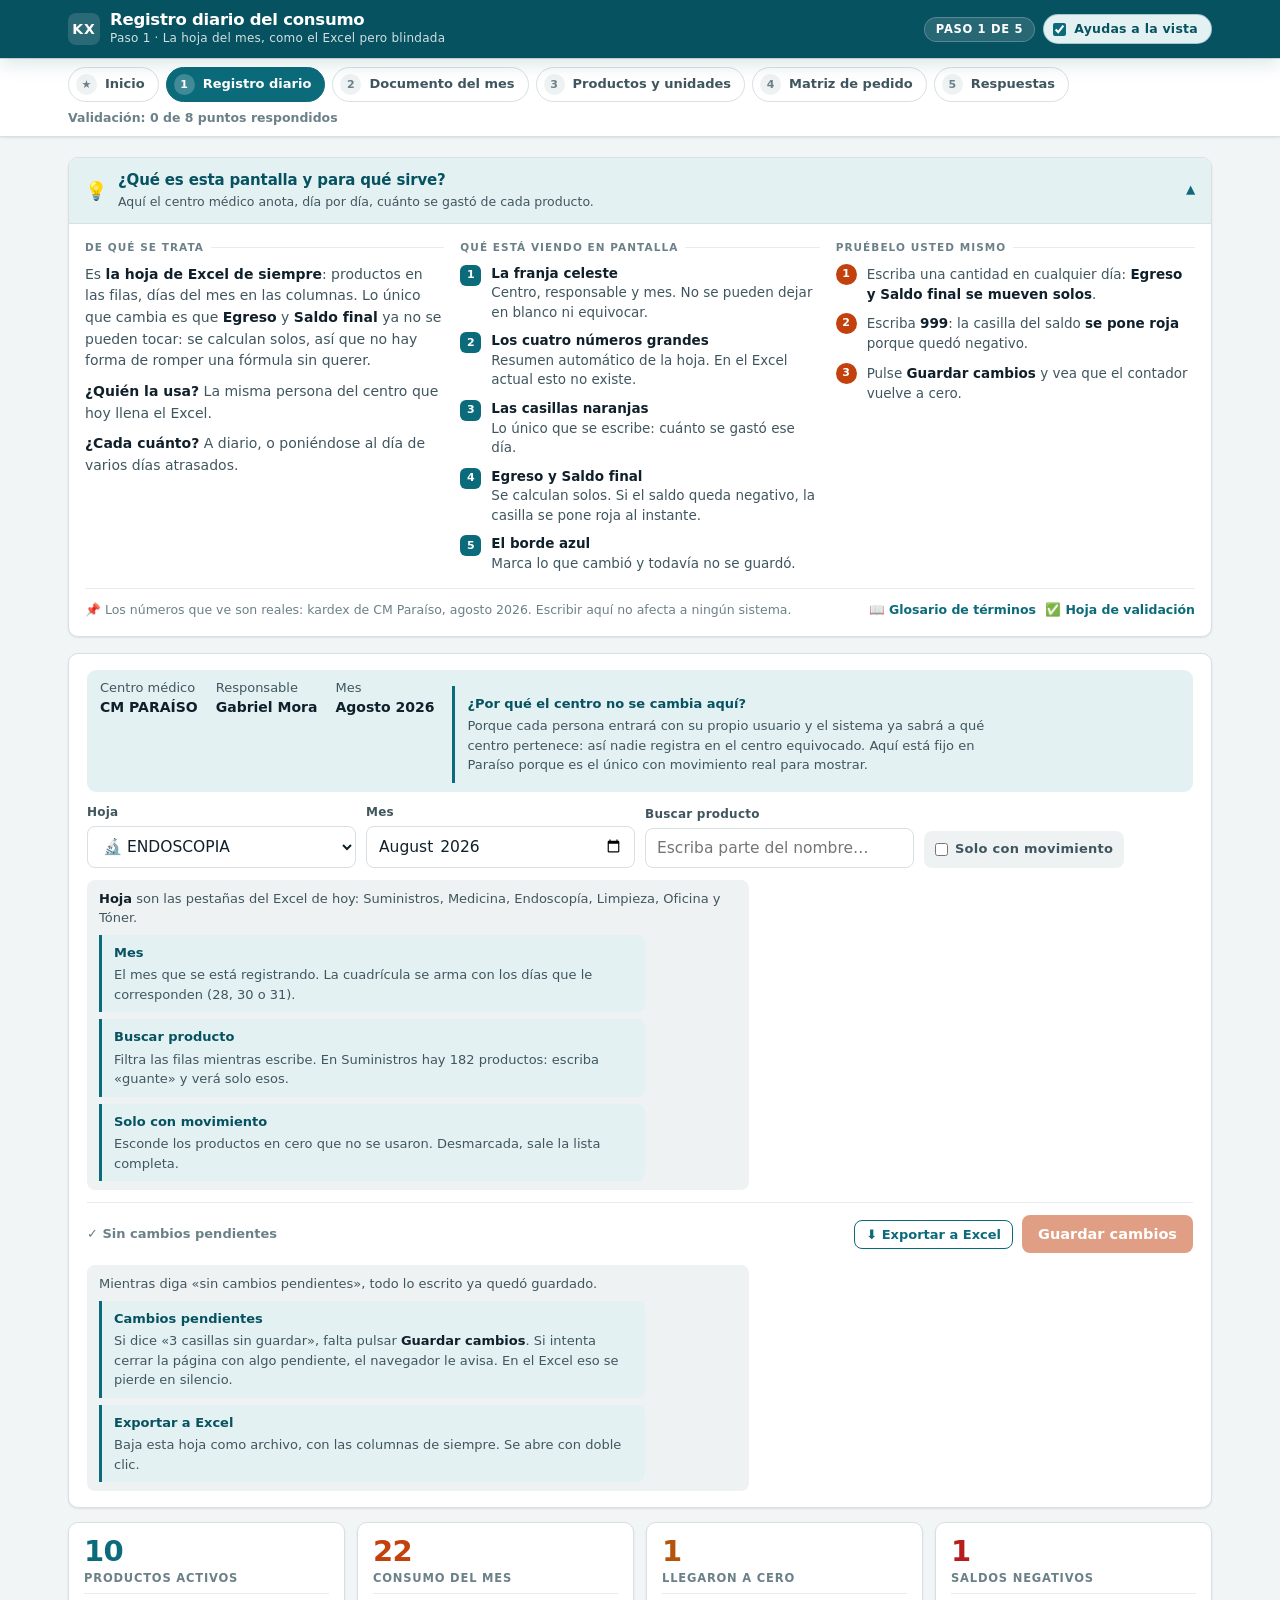
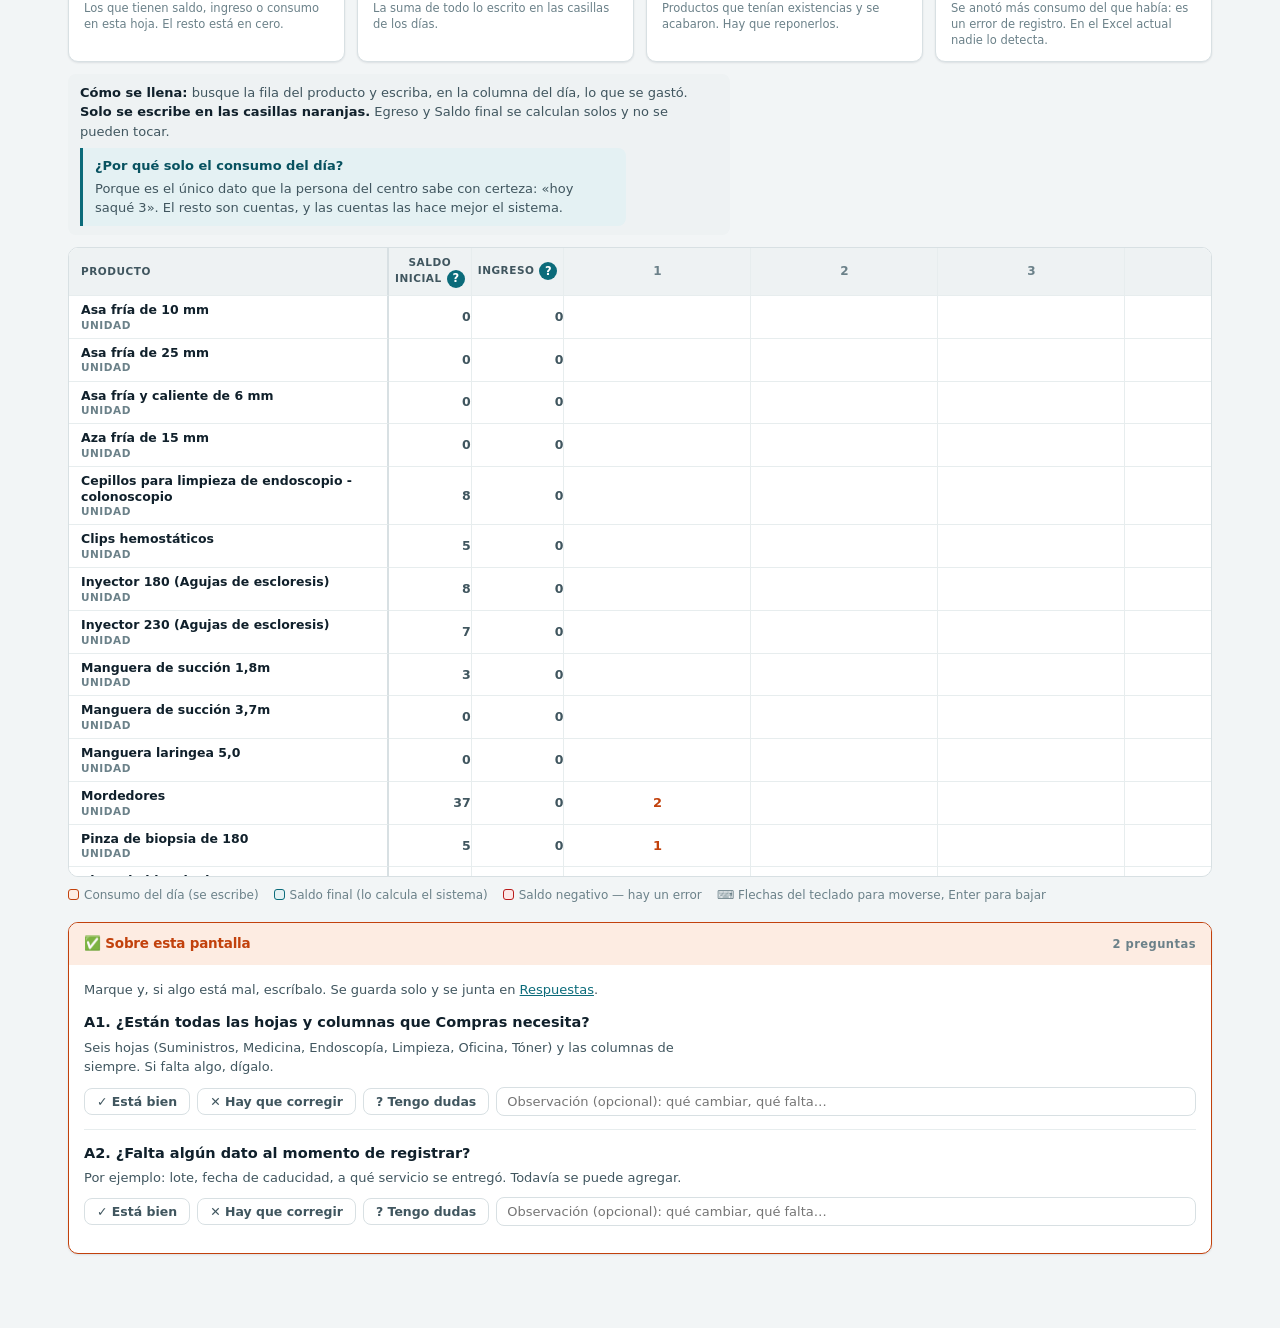
==== 1-ingreso.html @ ef3a0bcd "Kardex digital - maqueta de demostracion" ====
<!DOCTYPE html>
<html lang="es">
<head>
<meta charset="UTF-8">
<meta name="viewport" content="width=device-width, initial-scale=1.0">
<title>Paso 1 · Registro diario del consumo — Kardex Demo</title>
<link rel="stylesheet" href="base.css">
<link rel="stylesheet" href="extra.css">
<style>
  .barra-f{display:grid;grid-template-columns:repeat(auto-fit,minmax(150px,1fr));gap:10px;align-items:end;margin-bottom:12px}
  .barra-f .acciones{display:flex;gap:8px;flex-wrap:wrap;align-items:center}
  .ident{display:flex;gap:18px;flex-wrap:wrap;background:var(--pri-cl);border-radius:9px;padding:9px 13px;margin-bottom:12px}
  .ident div{font-size:13px;color:var(--ink-2)}
  .ident b{display:block;color:var(--ink);font-size:14px}

  .hoja-wrap{overflow:auto;border:1px solid var(--line);border-radius:var(--r);background:var(--surf);max-height:70vh}
  table.hoja{border-collapse:separate;border-spacing:0;font-size:12.5px;width:max-content;min-width:100%}
  table.hoja th,table.hoja td{border-right:1px solid var(--line-soft);border-bottom:1px solid var(--line-soft);padding:0;white-space:nowrap}
  table.hoja thead th{
    position:sticky;top:0;z-index:3;background:var(--surf-2);color:var(--ink-2);
    font-size:10.5px;font-weight:800;letter-spacing:.05em;text-transform:uppercase;padding:7px 6px;text-align:center;
  }
  table.hoja thead th.dia{min-width:34px;font-size:12px;letter-spacing:0;color:var(--ink-3)}
  table.hoja thead th.dia.hoy{background:var(--pri);color:#fff}
  table.hoja thead th.dia.futuro{color:color-mix(in srgb,var(--ink-3) 55%,transparent)}
  table.hoja th.prodh{left:0;z-index:5;text-align:left;min-width:250px;padding-left:12px;border-right:2px solid var(--line)}
  table.hoja td.prodc{
    position:sticky;left:0;z-index:2;background:var(--surf);border-right:2px solid var(--line);
    padding:6px 12px;white-space:normal;min-width:250px;max-width:320px;font-weight:600;line-height:1.25;
  }
  table.hoja td.prodc small{display:block;font-size:10.5px;color:var(--ink-3);font-weight:800;letter-spacing:.05em;margin-top:1px}
  table.hoja td.prodc small.falta{color:var(--crit)}
  tr.fila:hover td{background:var(--surf-2)}
  tr.fila:hover td.prodc{background:var(--surf-2)}

  td.celda{text-align:center}
  td.celda input{
    width:100%;min-width:34px;border:none;background:transparent;text-align:center;padding:7px 2px;
    font-size:13px;font-weight:700;font-variant-numeric:tabular-nums;color:var(--acc);font-family:inherit;border-radius:0;
  }
  td.celda input:focus{outline:2px solid var(--pri);outline-offset:-2px;background:var(--pri-cl);color:var(--ink)}
  td.celda.futuro{background:repeating-linear-gradient(45deg,transparent,transparent 5px,var(--surf-2) 5px,var(--surf-2) 10px)}
  td.celda.futuro input{color:var(--ink-3)}
  td.fijo{text-align:right;padding:6px 9px;font-variant-numeric:tabular-nums;font-weight:700;color:var(--ink-2)}
  td.egreso{color:var(--acc);font-weight:800;background:var(--acc-cl)}
  td.saldo{font-weight:800;font-size:13.5px;background:var(--pri-cl);color:var(--pri-osc)}
  td.saldo.neg{background:var(--crit-cl);color:var(--crit)}
  td.tocado{box-shadow:inset 0 0 0 2px var(--pri)}
  .col-sep{border-left:2px solid var(--line)!important}

  .leyenda{display:flex;gap:15px;flex-wrap:wrap;font-size:12px;color:var(--ink-3);margin-top:10px;align-items:center}
  .leyenda i{display:inline-block;width:11px;height:11px;border-radius:3px;margin-right:5px;vertical-align:-1px}
  .estado-guardado{display:flex;align-items:center;gap:8px;font-size:13px;font-weight:700;color:var(--ink-3)}
  .estado-guardado.pend{color:var(--acc)}
</style>
</head>
<body>
<div id="cab"></div>

<div class="wrap">
  <div id="guia"></div>

  <div class="card card-p" style="margin-bottom:14px">

    <div class="ident">
      <div>Centro médico<b id="idCentro">CM PARAÍSO</b></div>
      <div>Responsable<b id="idResp">—</b></div>
      <div>Mes<b id="idMes">Agosto 2026</b></div>
      <div style="align-self:center">
        <i class="ayu" data-t="¿Por qué el centro no se cambia aquí?">
          Porque cada persona entrará con su propio usuario y el sistema ya sabrá a qué centro pertenece:
          así nadie registra en el centro equivocado. Aquí está fijo en Paraíso porque es el único
          con movimiento real para mostrar.
        </i>
      </div>
    </div>

    <div class="barra-f">
      <div>
        <label for="fCat">Hoja</label>
        <select id="fCat"></select>
      </div>
      <div>
        <label for="fMes">Mes</label>
        <input id="fMes" type="month" value="2026-08">
      </div>
      <div>
        <label for="fQ">Buscar producto</label>
        <input id="fQ" type="search" placeholder="Escriba parte del nombre…">
      </div>
      <div class="acciones">
        <label style="display:flex;align-items:center;gap:7px;font-size:13px;background:var(--surf-2);border-radius:8px;padding:9px 11px;cursor:pointer;margin:0">
          <input type="checkbox" id="fMov" style="width:auto;margin:0"> Solo con movimiento
        </label>
      </div>
    </div>

    <p class="explica" style="margin:12px 0 0;max-width:80ch">
      <b>Hoja</b> son las pestañas del Excel de hoy: Suministros, Medicina, Endoscopía, Limpieza, Oficina y Tóner.
      <i class="ayu" data-t="Mes">
        El mes que se está registrando. La cuadrícula se arma con los días que le corresponden (28, 30 o 31).
      </i>
      <i class="ayu" data-t="Buscar producto">
        Filtra las filas mientras escribe. En Suministros hay 182 productos: escriba «guante» y verá solo esos.
      </i>
      <i class="ayu" data-t="Solo con movimiento">
        Esconde los productos en cero que no se usaron. Desmarcada, sale la lista completa.
      </i>
    </p>

    <div style="display:flex;gap:9px;flex-wrap:wrap;align-items:center;border-top:1px solid var(--line-soft);padding-top:12px;margin-top:12px">
      <div class="estado-guardado" id="estado">✓ Sin cambios pendientes</div>
      <div style="flex:1"></div>
      <button class="b-out b-sm" onclick="exportar()">⬇️ Exportar a Excel</button>
      <button class="b-acc" id="btnG" onclick="guardar()">Guardar cambios</button>
    </div>
    <p class="explica" style="margin:12px 0 0;max-width:80ch">
      Mientras diga «sin cambios pendientes», todo lo escrito ya quedó guardado.
      <i class="ayu" data-t="Cambios pendientes">
        Si dice «3 casillas sin guardar», falta pulsar <b>Guardar cambios</b>. Si intenta cerrar la página
        con algo pendiente, el navegador le avisa. En el Excel eso se pierde en silencio.
      </i>
      <i class="ayu" data-t="Exportar a Excel">
        Baja esta hoja como archivo, con las columnas de siempre. Se abre con doble clic.
      </i>
    </p>
  </div>

  <div class="kpis" style="margin-bottom:12px" id="kpis"></div>

  <p class="explica" style="max-width:80ch">
    <b>Cómo se llena:</b> busque la fila del producto y escriba, en la columna del día, lo que se gastó.
    <b>Solo se escribe en las casillas naranjas.</b> Egreso y Saldo final se calculan solos y no se pueden tocar.
    <i class="ayu" data-t="¿Por qué solo el consumo del día?">
      Porque es el único dato que la persona del centro sabe con certeza: «hoy saqué 3». El resto son cuentas,
      y las cuentas las hace mejor el sistema.
    </i>
  </p>

  <div class="hoja-wrap" id="hojaCont"></div>
  <div class="leyenda">
    <span><i style="background:var(--acc-cl);border:1px solid var(--acc)"></i>Consumo del día (se escribe)</span>
    <span><i style="background:var(--pri-cl);border:1px solid var(--pri)"></i>Saldo final (lo calcula el sistema)</span>
    <span><i style="background:var(--crit-cl);border:1px solid var(--crit)"></i>Saldo negativo — hay un error</span>
    <span>⌨️ Flechas del teclado para moverse, Enter para bajar</span>
  </div>

  <div id="cajaVal"></div>
</div>

<script src="datos.js"></script>
<script src="comun.js"></script>
<script>
const $ = s => document.querySelector(s);
let CAT = "ENDOSCOPIA";
let ANIO = 2026, MES = 8;
let FILAS = [];      // las filas del kardex que se están mostrando
let CAMBIOS = {};    // "producto||día" -> valor nuevo, todavía sin guardar

KX.montar({ paso: 1, titulo: "Registro diario del consumo", sub: "Paso 1 · La hoja del mes, como el Excel pero blindada", etiqueta: "Paso 1 de 5" });

document.getElementById("idResp").textContent = KX.RESP_DEMO;

document.getElementById("guia").innerHTML = KX.panelPantalla({
  id: "ingreso",
  resumen: "Aquí el centro médico anota, día por día, cuánto se gastó de cada producto.",
  queEs: `Es <b>la hoja de Excel de siempre</b>: productos en las filas, días del mes en las columnas.
    Lo único que cambia es que <b>Egreso</b> y <b>Saldo final</b> ya no se pueden tocar: se calculan solos,
    así que no hay forma de romper una fórmula sin querer.`,
  quien: "La misma persona del centro que hoy llena el Excel.",
  cuando: "A diario, o poniéndose al día de varios días atrasados.",
  enPantalla: [
    { q: "La franja celeste", d: "Centro, responsable y mes. No se pueden dejar en blanco ni equivocar." },
    { q: "Los cuatro números grandes", d: "Resumen automático de la hoja. En el Excel actual esto no existe." },
    { q: "Las casillas naranjas", d: "Lo único que se escribe: cuánto se gastó ese día." },
    { q: "Egreso y Saldo final", d: "Se calculan solos. Si el saldo queda negativo, la casilla se pone roja al instante." },
    { q: "El borde azul", d: "Marca lo que cambió y todavía no se guardó." }
  ],
  probar: [
    "Escriba una cantidad en cualquier día: <b>Egreso y Saldo final se mueven solos</b>.",
    "Escriba <b>999</b>: la casilla del saldo <b>se pone roja</b> porque quedó negativo.",
    "Pulse <b>Guardar cambios</b> y vea que el contador vuelve a cero."
  ]
});

$("#fCat").innerHTML = KX.CATS.map(c => `<option value="${c}"${c === CAT ? " selected" : ""}>${KX.ICONO[c]} ${c}</option>`).join("");
$("#fCat").onchange = () => {
  if (pendientes() && !confirm("Hay cambios sin guardar. ¿Cambiar de hoja igual?")) { $("#fCat").value = CAT; return; }
  CAT = $("#fCat").value; CAMBIOS = {}; cargar();
};
$("#fMes").onchange = () => { const [a, m] = $("#fMes").value.split("-"); ANIO = +a; MES = +m; CAMBIOS = {}; cargar(); };
$("#fQ").oninput = pintar;
$("#fMov").onchange = pintar;

function pendientes() { return Object.keys(CAMBIOS).length; }
function nDias() { return KX.diasDelMes(ANIO, MES); }

function cargar() {
  FILAS = KX.kardex({ centro: KX.CENTRO_DEMO, categoria: CAT, anio: ANIO, mes: MES });
  // se completa con el catálogo oficial, para poder registrar productos que aún no tienen movimiento
  const hay = new Set(FILAS.map(f => f.producto));
  KX.catalogo(CAT).forEach(p => {
    if (!hay.has(p.p)) FILAS.push({
      categoria: CAT, producto: p.p, unidad: p.u || "", ini: 0, ing: 0, ajuste: 0,
      dias: {}, egreso: 0, movs: 0, saldo: 0, promedio: 0, cobertura: 0, estado: "sinmov"
    });
  });
  FILAS.sort((a, b) => a.producto.localeCompare(b.producto, "es"));
  const nm = (KX.D.meses[MES - 1] || "") + " " + ANIO;
  document.getElementById("idMes").textContent = nm.charAt(0) + nm.slice(1).toLowerCase();
  pintar();
}

function visibles() {
  const q = KX.norm($("#fQ").value.trim());
  const soloMov = $("#fMov").checked;
  return FILAS.filter(f => {
    if (q && !KX.norm(f.producto).includes(q)) return false;
    if (soloMov && !(f.ini || f.ing || f.egreso || Object.keys(f.dias).length)) return false;
    return true;
  });
}

function valorCelda(f, d) {
  const k = f.producto + "||" + d;
  return (k in CAMBIOS) ? CAMBIOS[k] : (f.dias[d] || 0);
}
function egresoDe(f) {
  let s = 0; for (let d = 1; d <= nDias(); d++) s += KX.n0(valorCelda(f, d));
  return s;
}

function pintar() {
  const arr = visibles();
  const nd = nDias();
  const hoy = (ANIO === 2026 && MES === 8) ? 18 : 32;   // "día actual" del ejemplo

  const cabDias = Array.from({ length: nd }, (_, i) => {
    const d = i + 1;
    const cls = d === hoy ? "dia hoy" : (d > hoy ? "dia futuro" : "dia");
    return `<th class="${cls}">${d}</th>`;
  }).join("");

  const cuerpo = arr.map((f, fi) => {
    const eg = egresoDe(f);
    const saldo = f.ini + f.ing + f.ajuste - eg;
    const celdas = Array.from({ length: nd }, (_, i) => {
      const d = i + 1;
      const v = valorCelda(f, d);
      const k = f.producto + "||" + d;
      const cls = "celda" + (d > hoy ? " futuro" : "") + ((k in CAMBIOS) ? " tocado" : "");
      return `<td class="${cls}"><input inputmode="numeric" data-f="${fi}" data-d="${d}" value="${v || ""}"></td>`;
    }).join("");
    const uni = f.unidad
      ? `<small>${KX.esc(f.unidad)}</small>`
      : `<small class="falta">SIN UNIDAD DEFINIDA</small>`;
    return `<tr class="fila">
      <td class="prodc">${KX.esc(f.producto)}${uni}</td>
      <td class="fijo">${KX.fmt(f.ini)}</td>
      <td class="fijo">${KX.fmt(f.ing)}</td>
      ${celdas}
      <td class="fijo egreso col-sep">${KX.fmt(eg)}</td>
      <td class="fijo saldo${saldo < 0 ? " neg" : ""}">${KX.fmt(saldo)}</td>
    </tr>`;
  }).join("");

  const ayIni = KX.ayLinea("Saldo inicial", "Lo que había el día 1. <b>Se arrastra solo</b> del mes anterior; hoy se teclea a mano y por eso a veces no cuadra.");
  const ayIng = KX.ayLinea("Ingreso", "Lo que llegó de bodega central. Es lo que <b>suma</b>.");
  const ayEg = KX.ayLinea("Egreso", "Todo lo gastado en el mes: la suma de los días. <b>No se escribe.</b>");
  const aySf = KX.ayLinea("Saldo final", "Lo que debería quedar: inicial + ingreso − egreso. En rojo = negativo, o sea <b>se anotó más de lo que había</b>: siempre es un error.");

  $("#hojaCont").innerHTML = arr.length ? `
    <table class="hoja">
      <thead><tr>
        <th class="prodh">Producto</th>
        <th>Saldo<br>inicial${ayIni}</th><th>Ingreso${ayIng}</th>
        ${cabDias}
        <th class="col-sep">Egreso${ayEg}</th><th>Saldo<br>final${aySf}</th>
      </tr></thead>
      <tbody>${cuerpo}</tbody>
    </table>` : `<div class="vacio">Ningún producto coincide con lo que buscó.</div>`;

  $("#hojaCont").querySelectorAll("td.celda input").forEach(inp => {
    inp.onchange = inp.oninput = () => {
      const f = arr[+inp.dataset.f], d = +inp.dataset.d;
      const k = f.producto + "||" + d;
      const nuevo = KX.n0(inp.value);
      if (nuevo === (f.dias[d] || 0)) delete CAMBIOS[k]; else CAMBIOS[k] = nuevo;
      recalcFila(inp.closest("tr"), f);
      marcarEstado();
    };
    inp.onkeydown = e => mover(e, inp);
    inp.onfocus = () => inp.select();
  });

  pintarKPIs(arr);
  marcarEstado();
}

function recalcFila(tr, f) {
  const eg = egresoDe(f);
  const saldo = f.ini + f.ing + f.ajuste - eg;
  const tds = tr.querySelectorAll("td.fijo");
  tds[2].textContent = KX.fmt(eg);
  const ts = tds[3];
  ts.textContent = KX.fmt(saldo);
  ts.classList.toggle("neg", saldo < 0);
  tr.querySelectorAll("td.celda").forEach(td => {
    const i = td.querySelector("input");
    td.classList.toggle("tocado", (f.producto + "||" + i.dataset.d) in CAMBIOS);
  });
  pintarKPIs(visibles());
}

function mover(e, inp) {
  const d = +inp.dataset.d, f = +inp.dataset.f;
  let sel = null;
  if (e.key === "ArrowRight") sel = `[data-f="${f}"][data-d="${d + 1}"]`;
  else if (e.key === "ArrowLeft") sel = `[data-f="${f}"][data-d="${d - 1}"]`;
  else if (e.key === "ArrowDown" || e.key === "Enter") sel = `[data-f="${f + 1}"][data-d="${d}"]`;
  else if (e.key === "ArrowUp") sel = `[data-f="${f - 1}"][data-d="${d}"]`;
  if (!sel) return;
  const t = $("#hojaCont").querySelector("td.celda input" + sel);
  if (t) { e.preventDefault(); t.focus(); t.select(); }
}

function pintarKPIs(arr) {
  const con = arr.filter(f => f.ini || f.ing || egresoDe(f));
  const eg = arr.reduce((s, f) => s + egresoDe(f), 0);
  const neg = arr.filter(f => (f.ini + f.ing + f.ajuste - egresoDe(f)) < 0).length;
  const cero = arr.filter(f => (f.ini || f.ing) && (f.ini + f.ing + f.ajuste - egresoDe(f)) === 0).length;
  $("#kpis").innerHTML = `
    <div class="kpi pri"><div class="n">${con.length}</div><div class="l">Productos activos</div>
      <div class="h">Los que tienen saldo, ingreso o consumo en esta hoja. El resto está en cero.</div></div>
    <div class="kpi acc"><div class="n">${KX.fmt(eg)}</div><div class="l">Consumo del mes</div>
      <div class="h">La suma de todo lo escrito en las casillas de los días.</div></div>
    <div class="kpi warn"><div class="n">${cero}</div><div class="l">Llegaron a cero</div>
      <div class="h">Productos que tenían existencias y se acabaron. Hay que reponerlos.</div></div>
    <div class="kpi ${neg ? "crit" : ""}"><div class="n">${neg}</div><div class="l">Saldos negativos</div>
      <div class="h">Se anotó más consumo del que había: es un error de registro. En el Excel actual nadie lo detecta.</div></div>`;
}

function marcarEstado() {
  const n = pendientes();
  const e = $("#estado");
  e.className = "estado-guardado" + (n ? " pend" : "");
  e.textContent = n ? `● ${n} casilla(s) sin guardar` : "✓ Sin cambios pendientes";
  $("#btnG").disabled = !n;
}

function guardar() {
  const n = pendientes();
  if (!n) return;
  const movs = [];
  Object.keys(CAMBIOS).forEach(k => {
    const [prod, d] = k.split("||");
    const f = FILAS.find(x => x.producto === prod);
    const delta = CAMBIOS[k] - (f.dias[+d] || 0);
    if (!delta) return;
    movs.push({
      centro: KX.CENTRO_DEMO, categoria: CAT, producto: prod, unidad: f.unidad,
      fecha: KX.fecha(ANIO, MES, +d), tipo: "EGRESO", cantidad: delta,
      responsable: KX.RESP_DEMO, obs: ""
    });
  });
  KX.agregar(movs);
  CAMBIOS = {};
  KX.toast("✓ " + n + " casilla(s) guardadas");
  cargar();
}

function exportar() {
  const nd = nDias();
  const arr = visibles();
  const enc = ["PRODUCTO", "UNIDAD", "SALDO INICIAL", "INGRESO"]
    .concat(Array.from({ length: nd }, (_, i) => String(i + 1)))
    .concat(["EGRESO", "SALDO FINAL"]);
  const filas = [
    ["CENTRO MÉDICO", KX.CENTRO_DEMO],
    ["RESPONSABLE", KX.RESP_DEMO],
    ["MES", (KX.D.meses[MES - 1] || "") + " " + ANIO],
    ["HOJA", CAT],
    [], enc
  ];
  arr.forEach(f => {
    const eg = egresoDe(f);
    filas.push([f.producto, f.unidad, f.ini, f.ing]
      .concat(Array.from({ length: nd }, (_, i) => valorCelda(f, i + 1) || ""))
      .concat([eg, f.ini + f.ing + f.ajuste - eg]));
  });
  KX.descargarCSV(`Kardex-${CAT}-${ANIO}-${KX.pad(MES)}.csv`, filas);
}

document.getElementById("cajaVal").innerHTML = KX.cajaValidar("A");
KX.pintarValidacion();
KX.expandirAyudas();

cargar();
window.addEventListener("beforeunload", e => { if (pendientes()) { e.preventDefault(); e.returnValue = ""; } });
</script>
</body>
</html>
---- base.css ----
/* ============================================================
   Kardex Demo — hoja de estilos común a los prototipos
   Sin dependencias externas: abre sin internet.
   ============================================================ */

:root{
  /* superficies y tinta (neutros con sesgo petróleo) */
  --ground:#f2f5f6;
  --surf:#ffffff;
  --surf-2:#eef2f3;
  --line:#d8e0e3;
  --line-soft:#e7edee;
  --ink:#10202b;
  --ink-2:#40565f;
  --ink-3:#6b8189;

  /* marca */
  --pri:#0b6b7a;
  --pri-osc:#075260;
  --pri-cl:#e4f1f3;
  --acc:#c2410c;          /* egreso / consumo */
  --acc-cl:#fdece2;

  /* semáforo */
  --ok:#15803d;   --ok-cl:#e3f5e9;
  --warn:#b45309; --warn-cl:#fdf0dc;
  --crit:#b91c1c; --crit-cl:#fde8e8;

  --r:10px;
  --sombra:0 1px 2px rgba(16,32,43,.06), 0 1px 3px rgba(16,32,43,.04);
  --font:"Segoe UI Variable Text","Segoe UI",system-ui,-apple-system,Roboto,Arial,sans-serif;
  --font-d:"Segoe UI Variable Display","Segoe UI",system-ui,-apple-system,Roboto,Arial,sans-serif;
}
@media (prefers-color-scheme: dark){
  :root:not([data-theme="light"]){
    --ground:#0c1418; --surf:#131f25; --surf-2:#1a282f;
    --line:#2a3b43; --line-soft:#223038;
    --ink:#e8f0f2; --ink-2:#a9bcc3; --ink-3:#7e959d;
    --pri:#2fa3b5; --pri-osc:#1d8091; --pri-cl:#123038;
    --acc:#f0762f; --acc-cl:#3a1e10;
    --ok:#4ade80; --ok-cl:#12301f;
    --warn:#fbbf24; --warn-cl:#3a2a0c;
    --crit:#f87171; --crit-cl:#3a1616;
    --sombra:0 1px 2px rgba(0,0,0,.4);
  }
}
:root[data-theme="dark"]{
  --ground:#0c1418; --surf:#131f25; --surf-2:#1a282f;
  --line:#2a3b43; --line-soft:#223038;
  --ink:#e8f0f2; --ink-2:#a9bcc3; --ink-3:#7e959d;
  --pri:#2fa3b5; --pri-osc:#1d8091; --pri-cl:#123038;
  --acc:#f0762f; --acc-cl:#3a1e10;
  --ok:#4ade80; --ok-cl:#12301f;
  --warn:#fbbf24; --warn-cl:#3a2a0c;
  --crit:#f87171; --crit-cl:#3a1616;
  --sombra:0 1px 2px rgba(0,0,0,.4);
}

*{box-sizing:border-box;-webkit-tap-highlight-color:transparent}
html,body{margin:0;padding:0}
body{
  background:var(--ground); color:var(--ink);
  font-family:var(--font); font-size:15.5px; line-height:1.45;
  -webkit-font-smoothing:antialiased;
}
h1,h2,h3,h4{font-family:var(--font-d);margin:0;text-wrap:balance;letter-spacing:-.015em}
a{color:var(--pri)}
:focus-visible{outline:2.5px solid var(--acc);outline-offset:2px;border-radius:4px}
@media (prefers-reduced-motion:reduce){*{animation:none!important;transition:none!important}}

/* ---------- cabecera ---------- */
.top{
  background:var(--pri-osc); color:#fff; position:sticky; top:0; z-index:60;
  box-shadow:0 1px 0 rgba(0,0,0,.15), 0 6px 18px rgba(7,82,96,.14);
}
.top-in{max-width:1180px;margin:0 auto;padding:11px 18px;display:flex;align-items:center;gap:14px;flex-wrap:wrap}
.top .marca{display:flex;align-items:center;gap:10px;min-width:0}
.top .glifo{
  width:32px;height:32px;flex:none;border-radius:8px;display:grid;place-items:center;
  background:rgba(255,255,255,.14);font-weight:800;font-size:14px;letter-spacing:.06em;
}
.top h1{font-size:16.5px;font-weight:700;line-height:1.15;color:#fff}
.top .sub{font-size:12px;opacity:.82;letter-spacing:.02em}
.top .der{margin-left:auto;display:flex;gap:8px;align-items:center;flex-wrap:wrap}
.top .der .txt{font-size:12.5px;opacity:.85}

.wrap{max-width:1180px;margin:0 auto;padding:20px 18px 56px}
.wrap.angosto{max-width:760px}

/* etiqueta de propuesta */
.tag-prop{
  display:inline-flex;align-items:center;gap:7px;background:rgba(255,255,255,.13);
  border:1px solid rgba(255,255,255,.22);color:#fff;border-radius:999px;
  padding:3px 11px;font-size:11.5px;font-weight:700;letter-spacing:.06em;text-transform:uppercase;
}

/* ---------- tarjetas ---------- */
.card{background:var(--surf);border:1px solid var(--line);border-radius:var(--r);box-shadow:var(--sombra)}
.card-p{padding:16px 18px}
.card h2{font-size:16px;color:var(--ink);margin-bottom:2px}
.card .cap{font-size:13px;color:var(--ink-3)}
.sec-h{
  font-size:11.5px;font-weight:800;letter-spacing:.1em;text-transform:uppercase;
  color:var(--ink-3);margin:0 0 10px;display:flex;align-items:center;gap:9px;
}
.sec-h::after{content:"";flex:1;height:1px;background:var(--line-soft)}

/* ---------- formularios ---------- */
label{display:block;font-size:12px;font-weight:700;color:var(--ink-2);margin:0 0 5px;letter-spacing:.02em}
input,select,textarea{
  width:100%;padding:10px 11px;border:1.5px solid var(--line);border-radius:8px;
  font-size:15.5px;font-family:inherit;background:var(--surf);color:var(--ink);
}
input:focus,select:focus,textarea:focus{outline:none;border-color:var(--pri);box-shadow:0 0 0 3px color-mix(in srgb,var(--pri) 18%,transparent)}
input[type=number]{font-variant-numeric:tabular-nums;font-weight:700}
.campos{display:grid;grid-template-columns:repeat(auto-fit,minmax(160px,1fr));gap:12px}
.campos .full{grid-column:1/-1}
.hint{font-size:12.5px;color:var(--ink-3);margin-top:6px}

/* ---------- botones ---------- */
button{
  font-family:inherit;font-size:14.5px;font-weight:700;border:1.5px solid transparent;border-radius:8px;
  padding:10px 15px;cursor:pointer;display:inline-flex;align-items:center;justify-content:center;gap:7px;
  transition:background .13s,border-color .13s,color .13s;background:var(--surf-2);color:var(--ink-2);
}
button:hover{background:var(--line-soft)}
.b-pri{background:var(--pri);color:#fff}
.b-pri:hover{background:var(--pri-osc)}
.b-acc{background:var(--acc);color:#fff}
.b-acc:hover{filter:brightness(.93)}
.b-out{background:var(--surf);color:var(--pri);border-color:var(--pri)}
.b-out:hover{background:var(--pri-cl)}
.b-ok{background:var(--ok);color:#fff}
.b-sm{padding:6px 11px;font-size:13px}
button:disabled{opacity:.5;cursor:not-allowed}
.btns{display:flex;gap:8px;flex-wrap:wrap}

/* ---------- tablas de datos ---------- */
.tabla-wrap{overflow-x:auto;border:1px solid var(--line);border-radius:var(--r);background:var(--surf)}
table{border-collapse:collapse;width:100%;font-size:13.5px}
th,td{padding:8px 11px;text-align:left;border-bottom:1px solid var(--line-soft);white-space:nowrap}
th{
  background:var(--surf-2);color:var(--ink-2);font-weight:800;font-size:11.5px;
  letter-spacing:.06em;text-transform:uppercase;position:sticky;top:0;z-index:2;
}
td.num,th.num{text-align:right;font-variant-numeric:tabular-nums}
tbody tr:last-child td{border-bottom:none}
tbody tr:hover td{background:var(--surf-2)}
.prod{white-space:normal;min-width:230px;font-weight:600}

/* ---------- indicadores ---------- */
.kpis{display:grid;grid-template-columns:repeat(auto-fit,minmax(150px,1fr));gap:12px}
.kpi{background:var(--surf);border:1px solid var(--line);border-radius:var(--r);padding:13px 15px;box-shadow:var(--sombra)}
.kpi .n{font-size:29px;font-weight:800;line-height:1.05;font-variant-numeric:tabular-nums;letter-spacing:-.02em;font-family:var(--font-d)}
.kpi .l{font-size:11.5px;font-weight:700;letter-spacing:.07em;text-transform:uppercase;color:var(--ink-3);margin-top:3px}
.kpi.pri .n{color:var(--pri)} .kpi.acc .n{color:var(--acc)}
.kpi.ok .n{color:var(--ok)} .kpi.warn .n{color:var(--warn)} .kpi.crit .n{color:var(--crit)}
/* explicación de qué mide el número */
.kpi .h{font-size:11.5px;line-height:1.4;color:var(--ink-3);margin-top:6px;padding-top:6px;border-top:1px solid var(--line-soft)}

/* ---------- leyenda de estados ---------- */
.leyenda-est table.t-est th,.leyenda-est table.t-est td{white-space:normal;vertical-align:top;font-size:13px;line-height:1.45}
.leyenda-est table.t-est td:first-child{white-space:nowrap;width:1%}
.leyenda-est td.sig{font-weight:600;color:var(--ink);min-width:150px}
.leyenda-est td.reg{color:var(--ink-2);min-width:215px}
.leyenda-est td.hac{color:var(--ink-2);min-width:190px}
.leyenda-est .nota-calc{
  background:var(--pri-cl);border-radius:9px;padding:11px 14px;margin-top:12px;
  font-size:13.5px;line-height:1.55;color:var(--ink-2);
}
.leyenda-est .nota-calc b{display:block;color:var(--pri-osc);margin-bottom:3px}

/* nota explicativa bajo un título de bloque */
.explica{
  font-size:13px;line-height:1.5;color:var(--ink-2);background:var(--surf-2);
  border-radius:8px;padding:9px 12px;margin:0 0 12px;max-width:72ch;
}
.explica b{color:var(--ink)}
.explica.eje{background:var(--pri-cl);color:var(--ink-2)}

/* píldoras y estados */
.pill{display:inline-flex;align-items:center;gap:5px;border-radius:999px;padding:2px 9px;font-size:11.5px;font-weight:800;letter-spacing:.02em;white-space:nowrap}
.p-pri{background:var(--pri-cl);color:var(--pri-osc)}
.p-acc{background:var(--acc-cl);color:var(--acc)}
.p-ok{background:var(--ok-cl);color:var(--ok)}
.p-warn{background:var(--warn-cl);color:var(--warn)}
.p-crit{background:var(--crit-cl);color:var(--crit)}
.p-neutro{background:var(--surf-2);color:var(--ink-3)}
.stripe{display:inline-block;width:4px;align-self:stretch;border-radius:2px}

/* barras */
.barra{background:var(--surf-2);border-radius:5px;height:16px;overflow:hidden;flex:1;min-width:60px}
.barra i{display:block;height:100%;border-radius:5px;background:var(--pri)}
.fila-b{display:flex;align-items:center;gap:9px;font-size:12.5px;padding:3px 0}
.fila-b .et{width:190px;flex:none;overflow:hidden;text-overflow:ellipsis;white-space:nowrap;color:var(--ink-2)}
.fila-b .vl{width:52px;flex:none;text-align:right;font-weight:800;font-variant-numeric:tabular-nums}

.vacio{text-align:center;color:var(--ink-3);padding:34px 12px;font-size:14px}
.hide{display:none!important}

/* aviso de prototipo */
.demo-nota{
  display:flex;gap:11px;align-items:flex-start;background:var(--warn-cl);
  border:1px solid color-mix(in srgb,var(--warn) 35%,transparent);
  border-radius:var(--r);padding:11px 14px;font-size:13px;color:var(--ink);margin-bottom:16px;
}
.demo-nota b{color:var(--warn)}

/* ============================================================
   Panel "¿Qué es esta pantalla?" — explicación incrustada
   ============================================================ */
.guia{border:1px solid var(--line);border-radius:var(--r);background:var(--surf);margin-bottom:16px;overflow:hidden;box-shadow:var(--sombra)}
.guia-h{
  display:flex;align-items:center;gap:11px;padding:12px 16px;cursor:pointer;user-select:none;
  background:var(--pri-cl);border-bottom:1px solid transparent;
}
.guia.abierta .guia-h{border-bottom-color:var(--line)}
.guia-h .ic{font-size:18px;flex:none}
.guia-h .tt{flex:1;min-width:0}
.guia-h .tt b{display:block;font-family:var(--font-d);font-size:15px;color:var(--pri-osc);letter-spacing:-.01em}
.guia-h .tt small{display:block;font-size:12.5px;color:var(--ink-2);margin-top:1px}
.guia-h .chev{color:var(--pri);font-size:12px;transition:transform .18s;flex:none;font-weight:800}
.guia.abierta .guia-h .chev{transform:rotate(180deg)}
.guia-b{display:none;padding:16px}
.guia.abierta .guia-b{display:block}

.guia-cols{display:grid;grid-template-columns:repeat(auto-fit,minmax(255px,1fr));gap:16px}
.guia-bloque > h5{
  font-size:10.5px;font-weight:800;letter-spacing:.1em;text-transform:uppercase;
  color:var(--ink-3);margin:0 0 8px;display:flex;align-items:center;gap:7px;
}
.guia-bloque > h5::after{content:"";flex:1;height:1px;background:var(--line-soft)}
.guia-bloque p{font-size:14px;line-height:1.55;color:var(--ink-2);margin:0 0 9px;max-width:60ch}
.guia-bloque p b{color:var(--ink)}

/* qué es cada cosa en pantalla */
.guia-items{display:flex;flex-direction:column;gap:9px}
.guia-item{display:flex;gap:10px;align-items:flex-start;font-size:13.5px;line-height:1.45}
.guia-item .pt{
  flex:none;width:21px;height:21px;border-radius:6px;background:var(--pri);color:#fff;
  display:grid;place-items:center;font-size:11px;font-weight:800;font-variant-numeric:tabular-nums;margin-top:1px;
}
.guia-item .tx b{display:block;color:var(--ink);font-weight:700}
.guia-item .tx span{color:var(--ink-2)}

/* pasos de demostración */
.guia-pasos{counter-reset:gp;list-style:none;padding:0;margin:0}
.guia-pasos li{
  counter-increment:gp;position:relative;padding-left:31px;margin-bottom:9px;
  font-size:13.5px;line-height:1.5;color:var(--ink-2);max-width:60ch;
}
.guia-pasos li::before{
  content:counter(gp);position:absolute;left:0;top:0;width:21px;height:21px;border-radius:50%;
  background:var(--acc);color:#fff;display:grid;place-items:center;font-size:11px;font-weight:800;
}
.guia-pasos li b{color:var(--ink)}

/* frase sugerida */
.guia-decir{background:var(--surf-2);border-left:3px solid var(--pri);border-radius:0 9px 9px 0;padding:11px 14px;margin-top:4px}
.guia-decir small{display:block;font-size:10px;font-weight:800;letter-spacing:.1em;text-transform:uppercase;color:var(--pri);margin-bottom:5px}
.guia-decir p{margin:0;font-size:14px;font-style:italic;line-height:1.5;color:var(--ink)}

/* pros y contras */
.guia-pc{display:flex;flex-direction:column;gap:7px;margin-top:10px}
.guia-pc div{display:flex;gap:8px;align-items:flex-start;font-size:13.5px;line-height:1.45}
.guia-pc .s{color:var(--ok);font-weight:800;flex:none}
.guia-pc .n{color:var(--warn);font-weight:800;flex:none}

.guia-pie{
  border-top:1px solid var(--line-soft);margin-top:15px;padding-top:12px;
  display:flex;gap:9px;align-items:center;flex-wrap:wrap;font-size:12.5px;color:var(--ink-3);
}
.guia-pie a{font-weight:700;text-decoration:none}
.guia-pie a:hover{text-decoration:underline}

@media print{.guia{display:none!important}}

/* toast */
.toast{
  position:fixed;left:50%;bottom:22px;transform:translateX(-50%) translateY(8px);
  background:var(--ink);color:var(--ground);padding:11px 20px;border-radius:9px;font-size:14px;
  font-weight:600;z-index:200;opacity:0;transition:.22s;pointer-events:none;max-width:90%;text-align:center;
}
.toast.show{opacity:1;transform:translateX(-50%) translateY(0)}

/* modal */
.modal{position:fixed;inset:0;background:rgba(16,32,43,.6);display:none;align-items:center;justify-content:center;z-index:150;padding:16px}
.modal.show{display:flex}
.modal .box{background:var(--surf);border-radius:12px;max-width:820px;width:100%;max-height:88vh;overflow:auto;padding:20px;border:1px solid var(--line)}

/* pestañas */
.tabs{display:flex;gap:6px;flex-wrap:wrap;margin-bottom:14px}
.tabs button{background:var(--surf);border:1px solid var(--line);color:var(--ink-3)}
.tabs button.act{background:var(--pri);border-color:var(--pri);color:#fff}

@media(max-width:640px){
  .wrap{padding:14px 12px 44px}
  .top h1{font-size:15px}
}
---- extra.css ----
/* ============================================================
   Kardex Demo — añadidos para la entrega a Compras.
   Ayudas contextuales, navegación por pasos y validación.
   Se carga DESPUÉS de base.css.
   ============================================================ */

/* ---------- navegación por pasos ---------- */
.pasos{
  background:var(--surf);border-bottom:1px solid var(--line);position:sticky;top:0;z-index:55;
  box-shadow:var(--sombra);
}
.pasos-in{max-width:1180px;margin:0 auto;padding:9px 18px;display:flex;gap:7px;align-items:center;flex-wrap:wrap}
.pasos a{
  display:inline-flex;align-items:center;gap:8px;text-decoration:none;color:var(--ink-2);
  border:1px solid var(--line);border-radius:999px;padding:6px 13px 6px 7px;font-size:13px;font-weight:600;
  background:var(--surf);
}
.pasos a:hover{background:var(--surf-2)}
.pasos a .nro{
  width:21px;height:21px;border-radius:50%;background:var(--surf-2);color:var(--ink-3);
  display:grid;place-items:center;font-size:11px;font-weight:800;flex:none;
}
.pasos a.act{background:var(--pri);border-color:var(--pri);color:#fff}
.pasos a.act .nro{background:rgba(255,255,255,.22);color:#fff}
.pasos .sep{flex:1}
.pasos .avance{font-size:12.5px;color:var(--ink-3);font-weight:700;white-space:nowrap}

/* ---------- interruptor de ayudas ---------- */
.sw{
  display:inline-flex;align-items:center;gap:8px;cursor:pointer;user-select:none;
  background:var(--pri-cl);border:1px solid color-mix(in srgb,var(--pri) 30%,transparent);
  border-radius:999px;padding:5px 13px 5px 9px;font-size:12.5px;font-weight:700;color:var(--pri-osc);margin:0;
}
.sw input{width:auto;margin:0;accent-color:var(--pri)}

/* ---------- ayuda contextual: el signo ? ---------- */
.ay-wrap{position:relative;display:inline-block;vertical-align:middle;margin-left:5px}
button.ay{
  width:18px;height:18px;min-width:18px;padding:0;border-radius:50%;
  background:var(--pri);color:#fff;font-size:11.5px;font-weight:800;line-height:1;
  border:none;display:inline-grid;place-items:center;cursor:pointer;
}
button.ay:hover{background:var(--pri-osc)}
.ay-txt{
  display:none;position:absolute;left:0;top:calc(100% + 7px);z-index:90;width:320px;max-width:78vw;
  background:var(--surf);border:1.5px solid var(--pri);border-radius:10px;padding:11px 13px;
  box-shadow:0 12px 30px rgba(16,32,43,.2);font-size:13px;line-height:1.5;color:var(--ink-2);
  font-weight:400;text-align:left;white-space:normal;text-transform:none;letter-spacing:0;
}
.ay-txt b.tt{display:block;color:var(--pri-osc);font-size:13px;margin-bottom:3px}
.ay-wrap.abierta .ay-txt{display:block}
.ay-wrap.der .ay-txt{left:auto;right:0}

/* Con el modo ayuda encendido el texto se queda a la vista, sin tener que hacer clic. */
body.modo-ayuda .ay-wrap.bloque{display:block;margin:7px 0 0}
body.modo-ayuda .ay-wrap.bloque button.ay{display:none}
body.modo-ayuda .ay-wrap.bloque .ay-txt{
  display:block;position:static;width:auto;max-width:66ch;box-shadow:none;
  border:none;border-left:3px solid var(--pri);border-radius:0 8px 8px 0;background:var(--pri-cl);padding:8px 12px;
}

/* ---------- panel de la pantalla ---------- */
.guia-bloque ul.lista-v{list-style:none;padding:0;margin:0}
.guia-bloque ul.lista-v li{
  position:relative;padding-left:22px;margin-bottom:8px;font-size:13.5px;line-height:1.5;color:var(--ink-2);
}
.guia-bloque ul.lista-v li::before{content:"\25B8";position:absolute;left:4px;top:0;color:var(--pri);font-weight:800}

/* ---------- caja "qué tiene que validar aquí" ---------- */
.validar{
  border:1.5px solid var(--acc);border-radius:var(--r);background:var(--surf);
  box-shadow:var(--sombra);overflow:hidden;margin:18px 0;
}
.validar > h3{
  background:var(--acc-cl);color:var(--acc);font-size:13.5px;padding:11px 15px;margin:0;
  display:flex;align-items:center;gap:9px;flex-wrap:wrap;
}
.validar > h3 small{margin-left:auto;font-size:11.5px;font-weight:700;color:var(--ink-3);letter-spacing:.04em}
.validar .cuerpo{padding:4px 15px 14px}
.validar .intro-v{font-size:13px;color:var(--ink-2);padding:11px 0 0;margin:0;line-height:1.5;max-width:74ch}
.v-item{border-bottom:1px solid var(--line-soft);padding:13px 0}
.v-item:last-child{border-bottom:none}
.v-item .q{font-size:14.5px;font-weight:700;color:var(--ink);line-height:1.4}
.v-item .como{font-size:13px;color:var(--ink-2);margin:5px 0 0;line-height:1.5;max-width:74ch}
.v-item .como b{color:var(--ink)}
.v-opts{display:flex;gap:7px;flex-wrap:wrap;margin-top:10px;align-items:center}
.v-opts button{padding:5px 12px;font-size:12.5px;border:1.5px solid var(--line);background:var(--surf);color:var(--ink-2)}
.v-opts button.sel-ok{background:var(--ok);border-color:var(--ok);color:#fff}
.v-opts button.sel-no{background:var(--crit);border-color:var(--crit);color:#fff}
.v-opts button.sel-dd{background:var(--warn);border-color:var(--warn);color:#fff}
.v-opts input.obs{flex:1;min-width:200px;padding:6px 10px;font-size:13px}

/* ---------- acta de validación ---------- */
.acta-grupo{margin-bottom:24px}
.acta-grupo h3{font-size:15px;color:var(--pri-osc);margin-bottom:9px}
table.acta td,table.acta th{white-space:normal;vertical-align:top;font-size:13px}
table.acta td.est{white-space:nowrap;width:1%}
.resu{display:grid;grid-template-columns:repeat(auto-fit,minmax(125px,1fr));gap:10px;margin:14px 0}
.resu div{border:1px solid var(--line);border-radius:9px;padding:10px 13px;background:var(--surf)}
.resu b{display:block;font-size:25px;font-weight:800;line-height:1.1;font-family:var(--font-d)}
.resu small{font-size:11px;font-weight:800;letter-spacing:.07em;text-transform:uppercase;color:var(--ink-3)}

/* ---------- catálogo ---------- */
td.u{font-weight:700;color:var(--pri-osc)}
td.u.vacia{color:var(--crit);font-weight:800}
.chip{display:inline-block;border-radius:6px;padding:1px 7px;font-size:11px;font-weight:800;letter-spacing:.03em}
.chip.nuevo{background:var(--ok-cl);color:var(--ok)}
.chip.cambio{background:var(--warn-cl);color:var(--warn)}
.chip.fuera{background:var(--crit-cl);color:var(--crit)}
.chip.igual{background:var(--surf-2);color:var(--ink-3)}

/* ---------- tarjetas de portada ---------- */
.mosaico{display:grid;grid-template-columns:repeat(auto-fit,minmax(255px,1fr));gap:14px}
.tarj{
  display:block;text-decoration:none;color:inherit;background:var(--surf);border:1px solid var(--line);
  border-radius:var(--r);padding:16px 18px;box-shadow:var(--sombra);transition:border-color .13s,transform .13s;
}
.tarj:hover{border-color:var(--pri);transform:translateY(-2px)}
.tarj .nro{
  width:27px;height:27px;border-radius:8px;background:var(--pri);color:#fff;display:grid;place-items:center;
  font-weight:800;font-size:13px;margin-bottom:9px;
}
.tarj h3{font-size:16px;margin-bottom:4px}
.tarj p{font-size:13.5px;color:var(--ink-2);margin:0;line-height:1.5}
.tarj .pie{margin-top:10px;font-size:12px;font-weight:800;color:var(--pri);letter-spacing:.03em}

/* tabla sí / todavía no */
table.sino td{white-space:normal;vertical-align:top}
table.sino td.mk{width:1%;white-space:nowrap;font-weight:800;font-size:15px}
.si{color:var(--ok)} .no{color:var(--crit)}

/* glosario */
dl.glo{margin:0}
dl.glo dt{font-weight:800;color:var(--ink);font-size:14.5px;margin-top:14px}
dl.glo dd{margin:3px 0 0;font-size:13.5px;line-height:1.55;color:var(--ink-2);max-width:78ch}
dl.glo dt:first-child{margin-top:0}

@media print{
  .pasos,.sw,.no-print,.v-opts button{display:none!important}
  .ay-wrap{display:none!important}
  .validar{border-color:var(--line)}
}
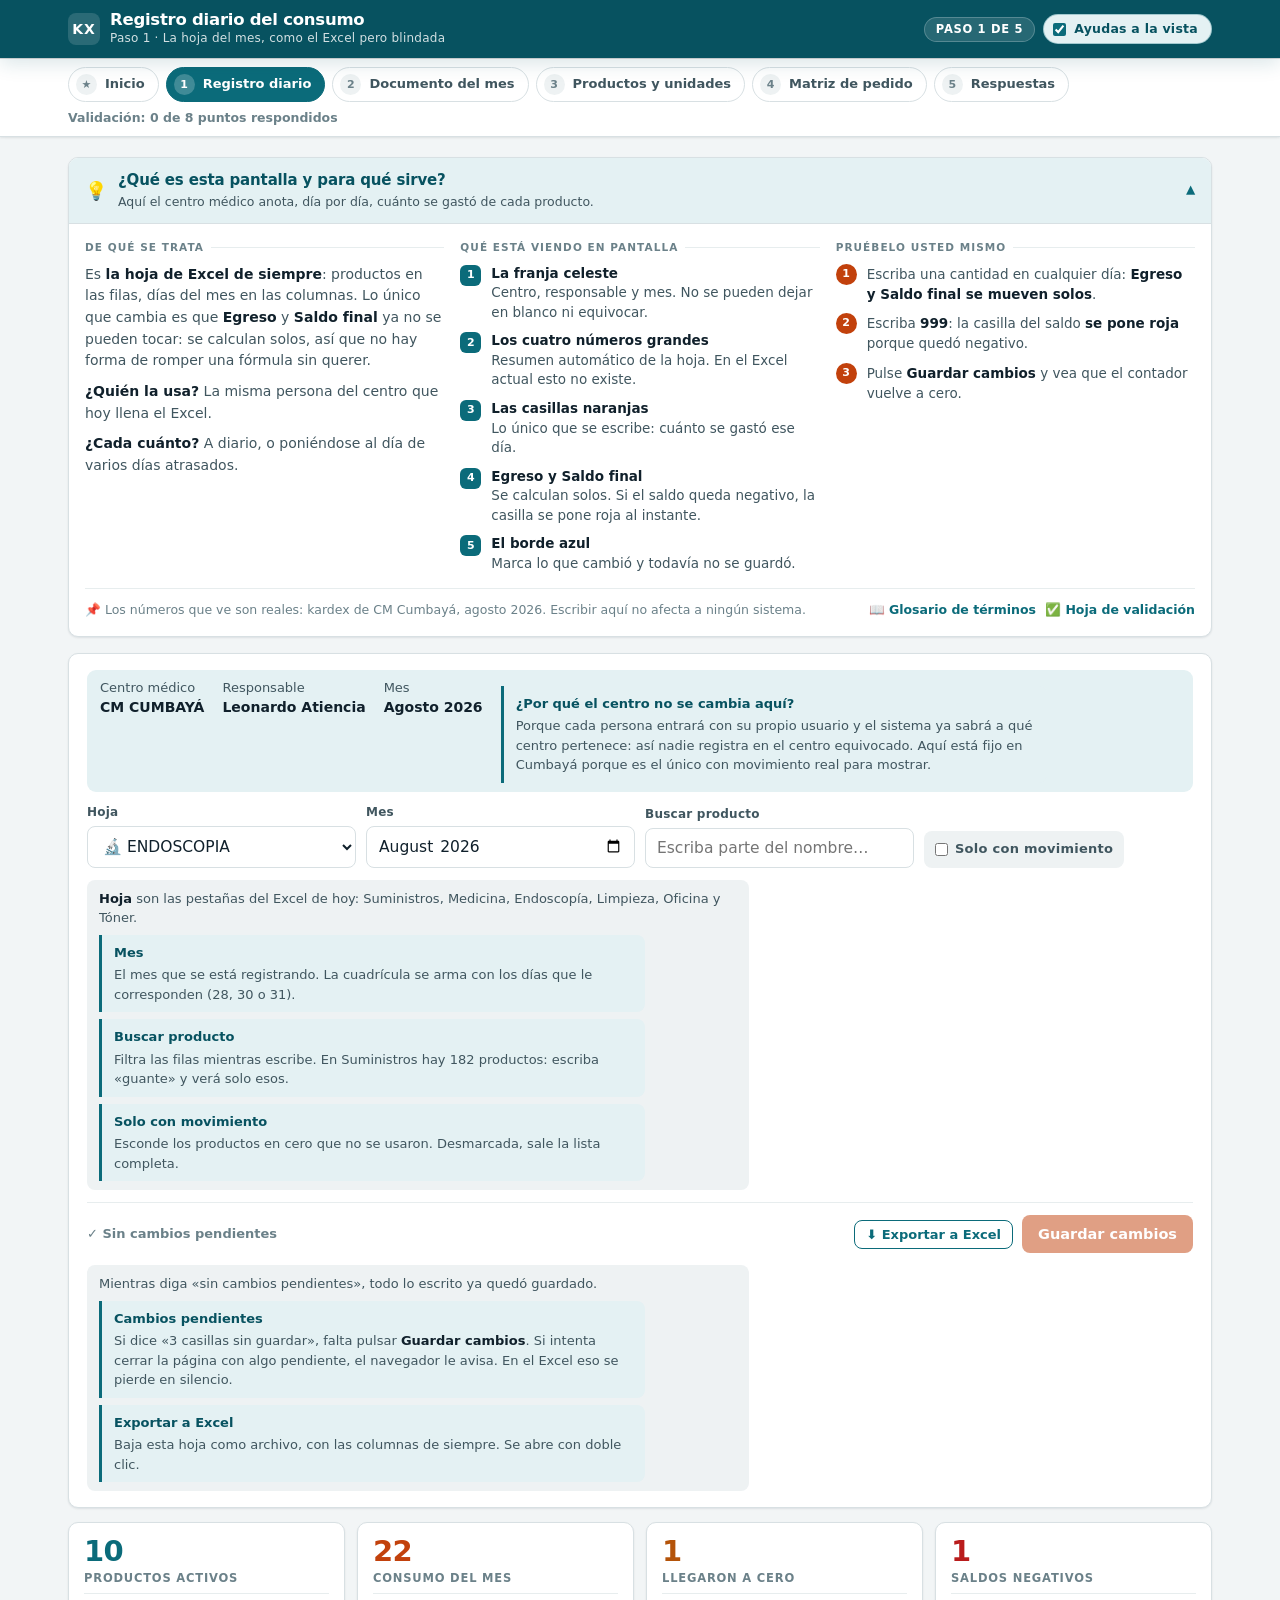
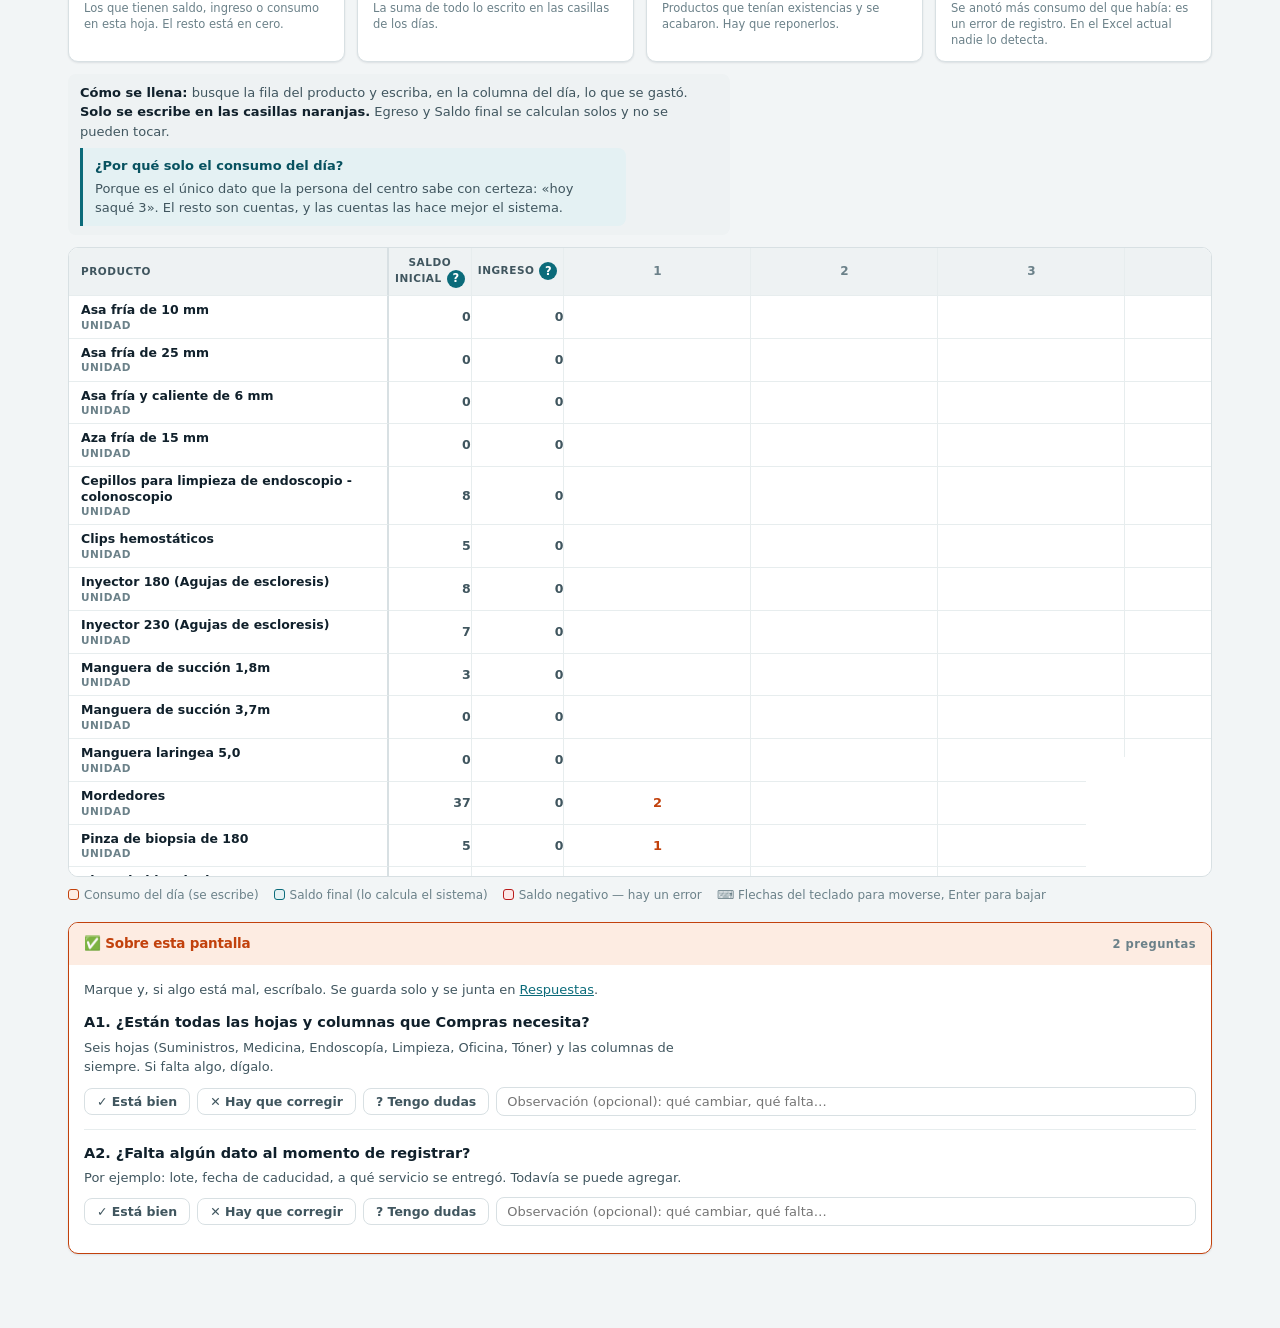
==== commit 85bc9315: "Datos originales" ====
--- a/1-ingreso.html
+++ b/1-ingreso.html
@@ -3,7 +3,7 @@
 <head>
 <meta charset="UTF-8">
 <meta name="viewport" content="width=device-width, initial-scale=1.0">
-<title>Paso 1 · Registro diario del consumo — Kardex Demo</title>
+<title>Paso 1 · Registro diario del consumo — Kardex Metrored</title>
 <link rel="stylesheet" href="base.css">
 <link rel="stylesheet" href="extra.css">
 <style>
@@ -63,13 +63,13 @@
   <div class="card card-p" style="margin-bottom:14px">
 
     <div class="ident">
-      <div>Centro médico<b id="idCentro">CM PARAÍSO</b></div>
+      <div>Centro médico<b id="idCentro">CM CUMBAYÁ</b></div>
       <div>Responsable<b id="idResp">—</b></div>
       <div>Mes<b id="idMes">Agosto 2026</b></div>
       <div style="align-self:center">
         <i class="ayu" data-t="¿Por qué el centro no se cambia aquí?">
           Porque cada persona entrará con su propio usuario y el sistema ya sabrá a qué centro pertenece:
-          así nadie registra en el centro equivocado. Aquí está fijo en Paraíso porque es el único
+          así nadie registra en el centro equivocado. Aquí está fijo en Cumbayá porque es el único
           con movimiento real para mostrar.
         </i>
       </div>
--- a/base.css
+++ b/base.css
@@ -1,5 +1,5 @@
 /* ============================================================
-   Kardex Demo — hoja de estilos común a los prototipos
+   Kardex Metrored — hoja de estilos común a los prototipos
    Sin dependencias externas: abre sin internet.
    ============================================================ */
 
--- a/extra.css
+++ b/extra.css
@@ -1,5 +1,5 @@
 /* ============================================================
-   Kardex Demo — añadidos para la entrega a Compras.
+   Kardex Metrored — añadidos para la entrega a Compras.
    Ayudas contextuales, navegación por pasos y validación.
    Se carga DESPUÉS de base.css.
    ============================================================ */
